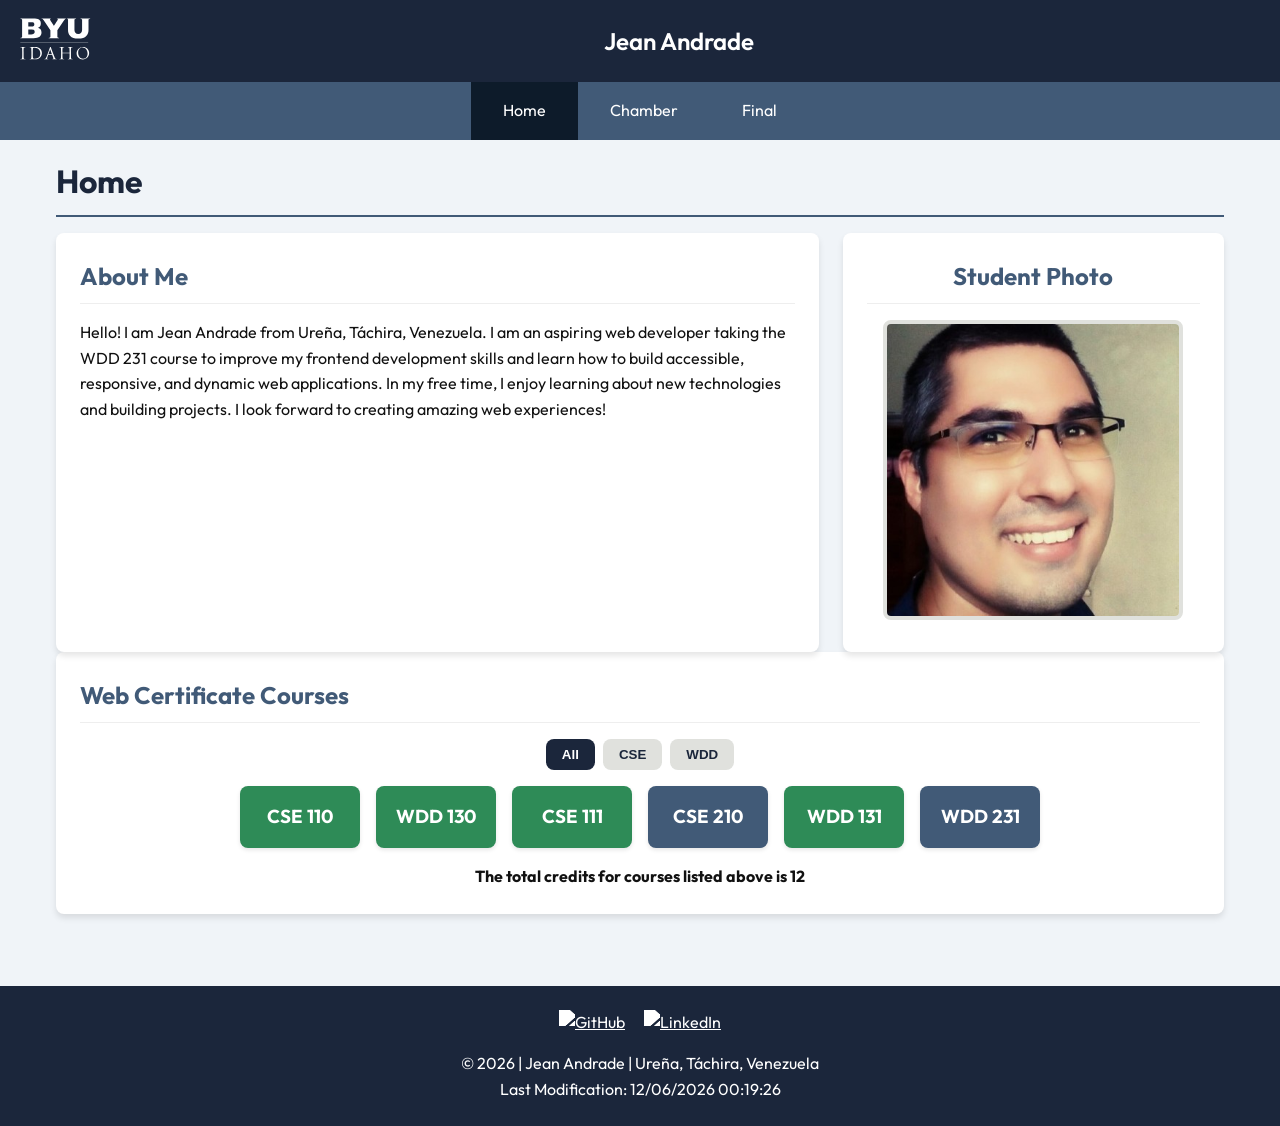
==== index.html @ d7d1f93c "Started project" ====
<!DOCTYPE html>
<html lang="en-US">
<head>
  <meta charset="utf-8">
  <meta name="viewport" content="width=device-width, initial-scale=1">
  <title>Jean Andrade - WDD 231 Course Home Page</title>
  <meta name="description" content="WDD 231 Course Home Page for Jean Andrade">
  <meta name="author" content="Jean Andrade">
  
  <link rel="preconnect" href="https://fonts.googleapis.com">
  <link rel="preconnect" href="https://fonts.gstatic.com" crossorigin>
  <link href="https://fonts.googleapis.com/css2?family=Outfit:wght@400;600;700&display=swap" rel="stylesheet">
  
  <link rel="stylesheet" href="styles/small.css">
  <link rel="stylesheet" href="styles/larger.css" media="screen and (min-width: 600px)">
  
  <script src="scripts/navigation.js" defer></script>
  <script src="scripts/courses.js" defer></script>
</head>
<body>
  <header>
    <img src="images/byui-logo.svg" alt="BYU-Idaho Logo">
    <span>Jean Andrade</span>
    <button id="menu" aria-label="Menu" aria-expanded="false"></button>
  </header>
  
  <nav>
    <ul class="navigation">
      <li><a href="#" class="active">Home</a></li>
      <li><a href="#">Chamber</a></li>
      <li><a href="#">Final</a></li>
    </ul>
  </nav>

  <main>
    <h1>Home</h1>
    
    <div class="content-grid">
      <section class="about-card">
        <h2>About Me</h2>
        <p>Hello! I am Jean Andrade from Ureña, Táchira, Venezuela. I am an aspiring web developer taking the WDD 231 course to improve my frontend development skills and learn how to build accessible, responsive, and dynamic web applications. In my free time, I enjoy learning about new technologies and building projects. I look forward to creating amazing web experiences!</p>
      </section>

      <section class="photo-card">
        <h2>Student Photo</h2>
        <img src="images/profile.jpg" alt="Jean Andrade" width="300" height="300" loading="lazy">
      </section>
    </div>

    <section class="courses-card">
      <h2>Web Certificate Courses</h2>
      <div class="filter-buttons">
        <button id="filter-all" class="active">All</button>
        <button id="filter-cse">CSE</button>
        <button id="filter-wdd">WDD</button>
      </div>
      <div id="course-list">
        <!-- Courses injected via JS -->
      </div>
      <p id="total-credits"></p>
    </section>
  </main>

  <footer>
    <div class="social-links">
      <a href="https://github.com/JeanAndrade" target="_blank" rel="noopener noreferrer" aria-label="GitHub">
        <img src="https://cdn-icons-png.flaticon.com/512/25/25231.png" alt="GitHub" width="30" height="30" loading="lazy">
      </a>
      <a href="https://linkedin.com/" target="_blank" rel="noopener noreferrer" aria-label="LinkedIn">
        <img src="https://cdn-icons-png.flaticon.com/512/174/174857.png" alt="LinkedIn" width="30" height="30" loading="lazy">
      </a>
    </div>
    <p>&copy; <span id="currentyear"></span> | Jean Andrade | Ureña, Táchira, Venezuela</p>
    <p id="lastModified"></p>
  </footer>
</body>
</html>
---- styles/small.css ----
/* small.css - Mobile First */
:root {
  --primary-color: #1b263b;
  --secondary-color: #415a77;
  --accent-color: #0d1b2a;
  --highlight-color: #e0e1dd;
  --background-color: #f0f4f8;
  --text-color: #111111;
  --card-bg: #ffffff;
  --nav-bg: #415a77;
  --font-family: 'Outfit', sans-serif;
  --border-radius: 8px;
}

* {
  box-sizing: border-box;
  margin: 0;
  padding: 0;
}

body {
  font-family: var(--font-family);
  background-color: var(--background-color);
  color: var(--text-color);
  line-height: 1.6;
}

header {
  display: flex;
  align-items: center;
  justify-content: space-between;
  background-color: var(--primary-color);
  color: white;
  padding: 1rem;
}

header img {
  height: 50px;
  width: auto;
}

header span {
  font-size: 1.5rem;
  font-weight: 600;
  flex-grow: 1;
  text-align: center;
}

#menu {
  background: none;
  border: none;
  color: white;
  font-size: 2rem;
  cursor: pointer;
}

#menu::before {
  content: "☰";
}
#menu.open::before {
  content: "✖";
}

nav {
  background-color: var(--nav-bg);
}

.navigation {
  list-style: none;
  display: none;
  flex-direction: column;
}

.navigation.open {
  display: flex;
}

.navigation li a {
  display: block;
  padding: 1rem;
  color: white;
  text-decoration: none;
  text-align: center;
  transition: background-color 0.3s;
}

.navigation li a:hover,
.navigation li a.active {
  background-color: var(--accent-color);
}

main {
  padding: 1rem;
  max-width: 1200px;
  margin: 0 auto;
}

h1 {
  margin-bottom: 1rem;
  color: var(--primary-color);
  border-bottom: 2px solid var(--secondary-color);
  padding-bottom: 0.5rem;
}

.about-card, .photo-card, .courses-card {
  background-color: var(--card-bg);
  border-radius: var(--border-radius);
  padding: 1.5rem;
  margin-bottom: 1.5rem;
  box-shadow: 0 4px 6px rgba(0,0,0,0.1);
}

h2 {
  color: var(--secondary-color);
  margin-bottom: 1rem;
  border-bottom: 1px solid #eee;
  padding-bottom: 0.5rem;
}

.photo-card {
  text-align: center;
}

.photo-card img {
  max-width: 100%;
  height: auto;
  border-radius: 8px;
  border: 4px solid var(--highlight-color);
}

.filter-buttons {
  display: flex;
  gap: 0.5rem;
  margin-bottom: 1rem;
  justify-content: center;
}

.filter-buttons button {
  padding: 0.5rem 1rem;
  border: none;
  background-color: var(--highlight-color);
  color: var(--primary-color);
  border-radius: var(--border-radius);
  cursor: pointer;
  font-weight: 600;
  transition: all 0.3s;
}

.filter-buttons button:hover {
  background-color: #cccccc;
}

.filter-buttons button.active {
  background-color: var(--primary-color);
  color: white;
}

#course-list {
  display: flex;
  flex-wrap: wrap;
  gap: 1rem;
  justify-content: center;
}

.course-item {
  background-color: var(--secondary-color);
  color: white;
  padding: 1rem;
  border-radius: var(--border-radius);
  text-align: center;
  font-weight: 600;
  min-width: 120px;
  box-shadow: 0 2px 4px rgba(0,0,0,0.1);
}

.course-item.completed {
  background-color: #2e8b57; /* Sea green for completed courses */
}

#total-credits {
  margin-top: 1rem;
  text-align: center;
  font-weight: bold;
}

footer {
  background-color: var(--primary-color);
  color: white;
  text-align: center;
  padding: 1.5rem;
  margin-top: 2rem;
}

.social-links {
  margin-bottom: 1rem;
}

.social-links a {
  display: inline-block;
  margin: 0 0.5rem;
}

.social-links img {
  filter: brightness(0) invert(1);
  transition: transform 0.3s;
}

.social-links img:hover {
  transform: scale(1.1);
}
---- styles/larger.css ----
/* larger.css - Desktop/Tablet */
@media screen and (min-width: 600px) {
  .content-grid {
    display: grid;
    grid-template-columns: 2fr 1fr;
    gap: 1.5rem;
  }

  .about-card, .photo-card {
    margin-bottom: 0;
  }

  #menu {
    display: none;
  }

  .navigation {
    display: flex;
    flex-direction: row;
    justify-content: center;
  }

  .navigation li a {
    padding: 1rem 2rem;
  }
}
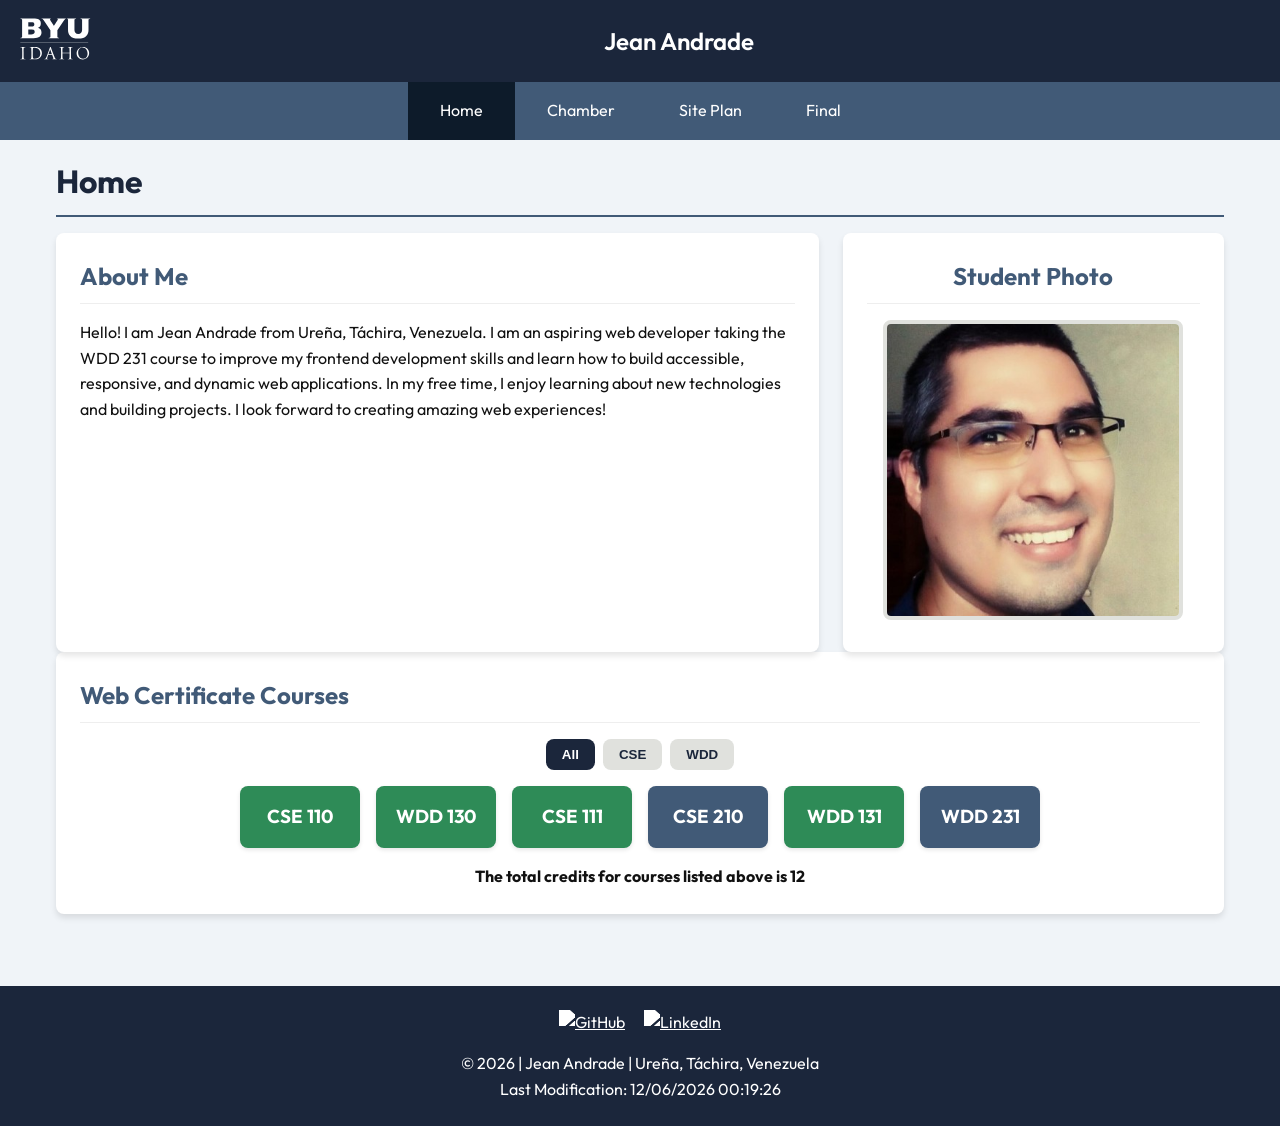
==== commit 8fe328a7: "fix: add Chamber and Site Plan links to root nav" ====
--- a/index.html
+++ b/index.html
@@ -4,7 +4,7 @@
   <meta charset="utf-8">
   <meta name="viewport" content="width=device-width, initial-scale=1">
   <title>Jean Andrade - WDD 231 Course Home Page</title>
-  <meta name="description" content="WDD 231 Course Home Page for Jean Andrade">
+  <meta name="description" content="WDD 231 Course Home Page for Jean Andrade. This site contains course assignments and related frontend development projects.">
   <meta name="author" content="Jean Andrade">
   
   <link rel="preconnect" href="https://fonts.googleapis.com">
@@ -27,7 +27,8 @@
   <nav>
     <ul class="navigation">
       <li><a href="#" class="active">Home</a></li>
-      <li><a href="#">Chamber</a></li>
+      <li><a href="chamber/index.html">Chamber</a></li>
+      <li><a href="chamber/siteplan.html">Site Plan</a></li>
       <li><a href="#">Final</a></li>
     </ul>
   </nav>
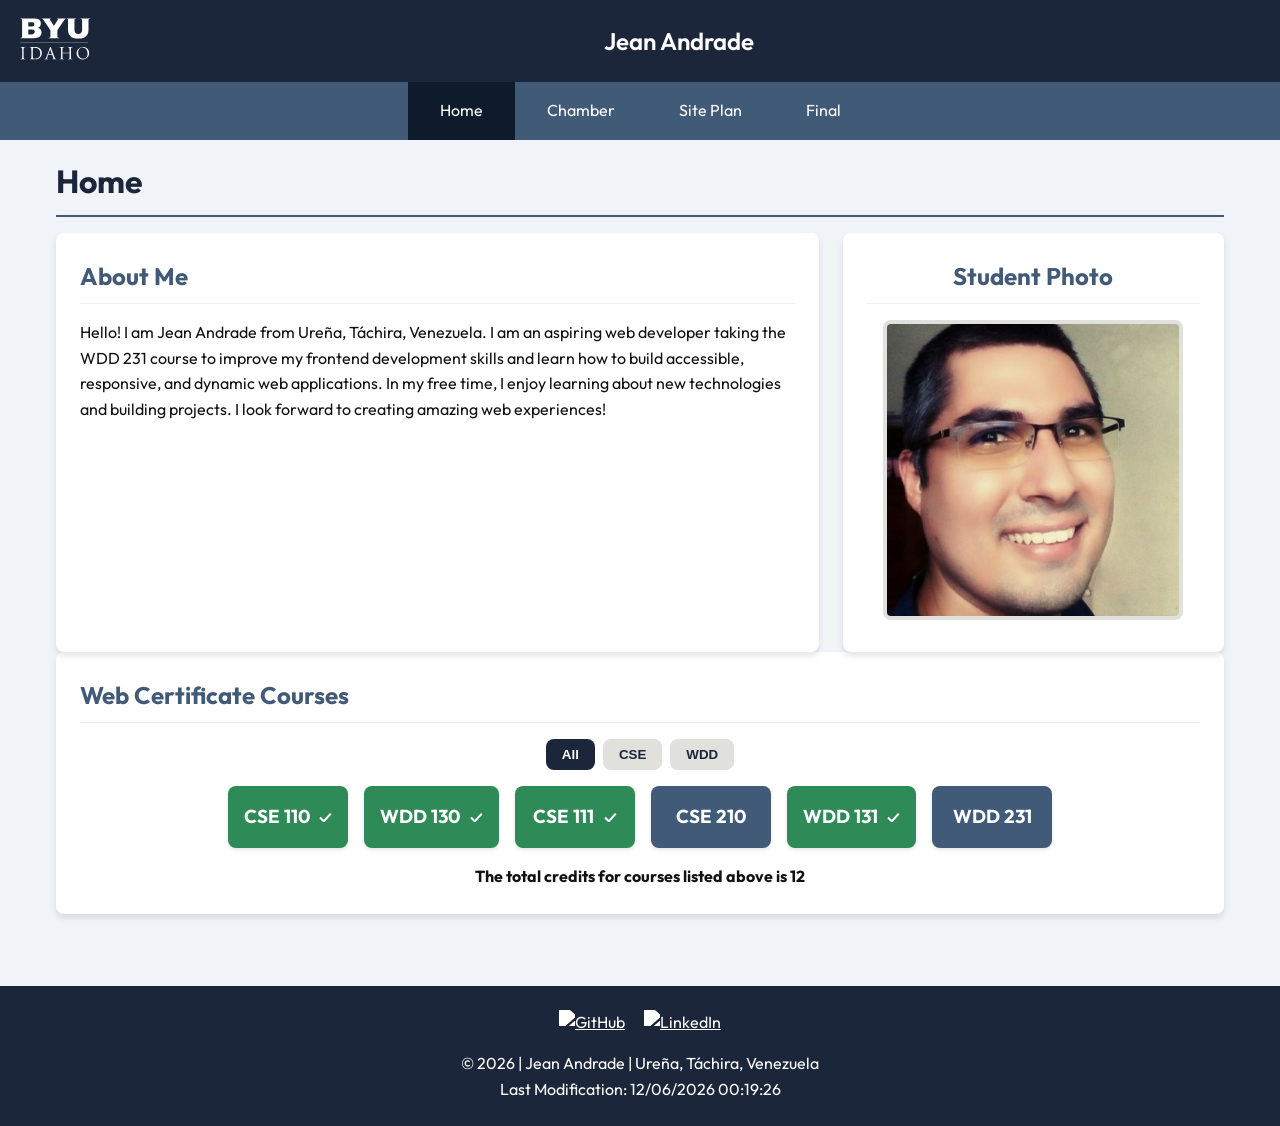
==== commit cf3b43c5: "upgraded look of buttons and added modal with good look" ====
--- a/index.html
+++ b/index.html
@@ -60,6 +60,8 @@
       </div>
       <p id="total-credits"></p>
     </section>
+
+    <dialog id="course-details"></dialog>
   </main>
 
   <footer>
--- a/styles/small.css
+++ b/styles/small.css
@@ -171,10 +171,253 @@
   font-weight: 600;
   min-width: 120px;
   box-shadow: 0 2px 4px rgba(0,0,0,0.1);
+  cursor: pointer;
+  transition: transform 0.25s ease, box-shadow 0.25s ease, background-color 0.25s ease;
+}
+
+.course-item:hover, .course-item:focus {
+  transform: translateY(-3px);
+  outline: none;
+  background-color: #527298;
+  box-shadow: 0 0 16px rgba(80, 165, 255, 0.75), 0 0 28px rgba(80, 165, 255, 0.4);
 }
 
 .course-item.completed {
   background-color: #2e8b57; /* Sea green for completed courses */
+}
+
+.course-item.completed:hover, .course-item.completed:focus {
+  background-color: #34a866;
+  box-shadow: 0 0 16px rgba(46, 204, 113, 0.85), 0 0 28px rgba(46, 204, 113, 0.45);
+}
+
+.course-item .card-check {
+  margin-left: 0.35rem;
+  font-size: 0.95rem;
+}
+
+/* Premium Modal Dialog Styles */
+dialog {
+  border: none;
+  border-radius: 20px;
+  padding: 2rem;
+  max-width: 90vw;
+  width: 520px;
+  box-shadow: 0 20px 50px rgba(13, 27, 42, 0.35), 0 0 30px rgba(65, 90, 119, 0.15);
+  background: linear-gradient(145deg, #ffffff, #f4f7fb);
+  color: var(--text-color);
+  position: fixed;
+  top: 50%;
+  left: 50%;
+  transform: translate(-50%, -50%);
+  margin: 0;
+  z-index: 1000;
+  animation: modalSlideUp 0.3s cubic-bezier(0.16, 1, 0.3, 1);
+  overflow: hidden;
+}
+
+@keyframes modalSlideUp {
+  from {
+    opacity: 0;
+    transform: translate(-50%, -45%) scale(0.95);
+  }
+  to {
+    opacity: 1;
+    transform: translate(-50%, -50%) scale(1);
+  }
+}
+
+dialog::backdrop {
+  background: rgba(15, 23, 42, 0.65);
+  backdrop-filter: blur(8px);
+  -webkit-backdrop-filter: blur(8px);
+  animation: backdropFade 0.3s ease;
+}
+
+@keyframes backdropFade {
+  from { opacity: 0; }
+  to { opacity: 1; }
+}
+
+#closeModal {
+  position: absolute;
+  top: 1.25rem;
+  right: 1.25rem;
+  background: rgba(0, 0, 0, 0.05);
+  color: #475569;
+  border: 1px solid rgba(0, 0, 0, 0.08);
+  font-size: 1.1rem;
+  font-weight: bold;
+  cursor: pointer;
+  width: 36px;
+  height: 36px;
+  border-radius: 50%;
+  display: flex;
+  align-items: center;
+  justify-content: center;
+  transition: all 0.25s ease;
+}
+
+#closeModal:hover {
+  background-color: #ef4444;
+  color: white;
+  border-color: #ef4444;
+  transform: rotate(90deg) scale(1.1);
+  box-shadow: 0 4px 12px rgba(239, 68, 68, 0.35);
+}
+
+.modal-header {
+  display: flex;
+  align-items: center;
+  justify-content: space-between;
+  gap: 0.75rem;
+  margin-bottom: 0.75rem;
+  padding-right: 2.5rem;
+}
+
+.course-code-badge {
+  background: linear-gradient(135deg, #1b263b, #415a77);
+  color: white;
+  padding: 0.35rem 0.85rem;
+  border-radius: 20px;
+  font-size: 0.85rem;
+  font-weight: 700;
+  letter-spacing: 0.5px;
+  box-shadow: 0 4px 10px rgba(27, 38, 59, 0.2);
+}
+
+.modal-status {
+  display: inline-flex;
+  align-items: center;
+  gap: 0.35rem;
+  padding: 0.35rem 0.85rem;
+  border-radius: 20px;
+  font-size: 0.8rem;
+  font-weight: 700;
+}
+
+.modal-status.completed {
+  background-color: #d1fae5;
+  color: #065f46;
+  border: 1px solid #a7f3d0;
+}
+
+.modal-status.in-progress {
+  background-color: #e0f2fe;
+  color: #0369a1;
+  border: 1px solid #bae6fd;
+}
+
+.modal-title {
+  color: var(--primary-color);
+  font-size: 1.5rem;
+  font-weight: 700;
+  line-height: 1.3;
+  margin-bottom: 1.25rem;
+  border: none;
+  padding: 0;
+}
+
+.modal-meta-grid {
+  display: grid;
+  grid-template-columns: 1fr 1fr;
+  gap: 0.75rem;
+  margin-bottom: 1.25rem;
+}
+
+.meta-item {
+  background: white;
+  padding: 0.75rem 1rem;
+  border-radius: 12px;
+  border: 1px solid #e2e8f0;
+  display: flex;
+  flex-direction: column;
+  box-shadow: 0 2px 5px rgba(0,0,0,0.02);
+}
+
+.meta-label {
+  font-size: 0.75rem;
+  text-transform: uppercase;
+  letter-spacing: 0.5px;
+  color: #64748b;
+  font-weight: 600;
+  margin-bottom: 0.25rem;
+}
+
+.meta-value {
+  font-size: 0.95rem;
+  color: #1e293b;
+  font-weight: 600;
+}
+
+/* Beautiful Card for Course Description */
+.modal-description-card {
+  position: relative;
+  background: linear-gradient(135deg, #ffffff 0%, #f8fafc 100%);
+  padding: 1.25rem;
+  border-radius: 14px;
+  border: 1px solid #e2e8f0;
+  border-left: 5px solid #3b82f6;
+  box-shadow: 0 4px 15px rgba(0, 0, 0, 0.03);
+  margin-bottom: 1.25rem;
+  transition: transform 0.2s ease, box-shadow 0.2s ease;
+}
+
+.modal-description-card:hover {
+  transform: translateY(-2px);
+  box-shadow: 0 6px 20px rgba(59, 130, 246, 0.08);
+}
+
+.desc-header {
+  display: flex;
+  align-items: center;
+  gap: 0.5rem;
+  color: #1e293b;
+  font-size: 0.95rem;
+  margin-bottom: 0.5rem;
+}
+
+.modal-description-card p {
+  color: #334155;
+  font-size: 0.95rem;
+  line-height: 1.6;
+  margin: 0;
+}
+
+.modal-tech-section {
+  display: flex;
+  align-items: center;
+  gap: 0.75rem;
+  flex-wrap: wrap;
+}
+
+.tech-label {
+  font-weight: 700;
+  color: #475569;
+  font-size: 0.9rem;
+}
+
+.tech-tags-container {
+  display: flex;
+  gap: 0.5rem;
+  flex-wrap: wrap;
+}
+
+.tech-tag {
+  background: linear-gradient(135deg, #eff6ff, #dbeafe);
+  color: #1e40af;
+  border: 1px solid #bfdbfe;
+  padding: 0.25rem 0.75rem;
+  border-radius: 16px;
+  font-size: 0.8rem;
+  font-weight: 600;
+  transition: all 0.2s ease;
+}
+
+.tech-tag:hover {
+  transform: scale(1.05);
+  background: #3b82f6;
+  color: white;
 }
 
 #total-credits {
@@ -208,3 +451,100 @@
 .social-links img:hover {
   transform: scale(1.1);
 }
+
+/* Weather Card Styles */
+.weather-card {
+  background: linear-gradient(135deg, var(--primary-color), var(--secondary-color));
+  color: white;
+  border-radius: 16px;
+  padding: 2.5rem 1.5rem;
+  margin: 3rem auto;
+  max-width: 420px;
+  box-shadow: 0 12px 30px rgba(27, 38, 59, 0.25);
+  text-align: center;
+  position: relative;
+  overflow: hidden;
+  border: 1px solid rgba(255, 255, 255, 0.12);
+}
+
+.weather-card::before {
+  content: "";
+  position: absolute;
+  top: -50%;
+  right: -50%;
+  width: 100%;
+  height: 100%;
+  background: radial-gradient(circle, rgba(255, 255, 255, 0.1) 0%, transparent 70%);
+  border-radius: 50%;
+  pointer-events: none;
+}
+
+.weather-card h2 {
+  color: white;
+  font-size: 1.6rem;
+  font-weight: 700;
+  margin-bottom: 0.5rem;
+  border-bottom: none;
+  padding-bottom: 0;
+  letter-spacing: 0.5px;
+}
+
+.weather-card .location {
+  color: rgba(255, 255, 255, 0.85);
+  font-size: 1.05rem;
+  font-weight: 500;
+  margin-bottom: 2rem;
+  line-height: 1.4;
+}
+
+.weather-info {
+  display: flex;
+  flex-direction: column;
+  align-items: center;
+  gap: 1.5rem;
+}
+
+.temp-container {
+  font-size: 4.5rem;
+  font-weight: 700;
+  color: white;
+  line-height: 1;
+  text-shadow: 0 2px 10px rgba(0, 0, 0, 0.15);
+}
+
+.weather-card figure {
+  display: flex;
+  flex-direction: column;
+  align-items: center;
+  margin: 0;
+}
+
+.weather-card .icon-backdrop {
+  display: flex;
+  align-items: center;
+  justify-content: center;
+  width: 90px;
+  height: 90px;
+  background: rgba(255, 255, 255, 0.15);
+  border-radius: 50%;
+  box-shadow: 0 8px 32px 0 rgba(31, 38, 135, 0.2);
+  backdrop-filter: blur(4px);
+  border: 1px solid rgba(255, 255, 255, 0.18);
+  margin-bottom: 0.75rem;
+}
+
+.weather-card img {
+  width: 75px;
+  height: 75px;
+  display: block;
+}
+
+.weather-card figcaption {
+  font-size: 1.2rem;
+  font-weight: 600;
+  color: white;
+  letter-spacing: 0.5px;
+  margin-top: 0.5rem;
+}
+
+
--- a/styles/larger.css
+++ b/styles/larger.css
@@ -23,4 +23,23 @@
   .navigation li a {
     padding: 1rem 2rem;
   }
+
+  /* Desktop Weather Card Layout */
+  .weather-card {
+    max-width: 550px;
+    padding: 3rem 2.5rem;
+  }
+
+  .weather-info {
+    flex-direction: row;
+    justify-content: space-around;
+    align-items: center;
+    gap: 2rem;
+    margin-top: 1rem;
+  }
+
+  .temp-container {
+    font-size: 5.5rem;
+  }
 }
+
